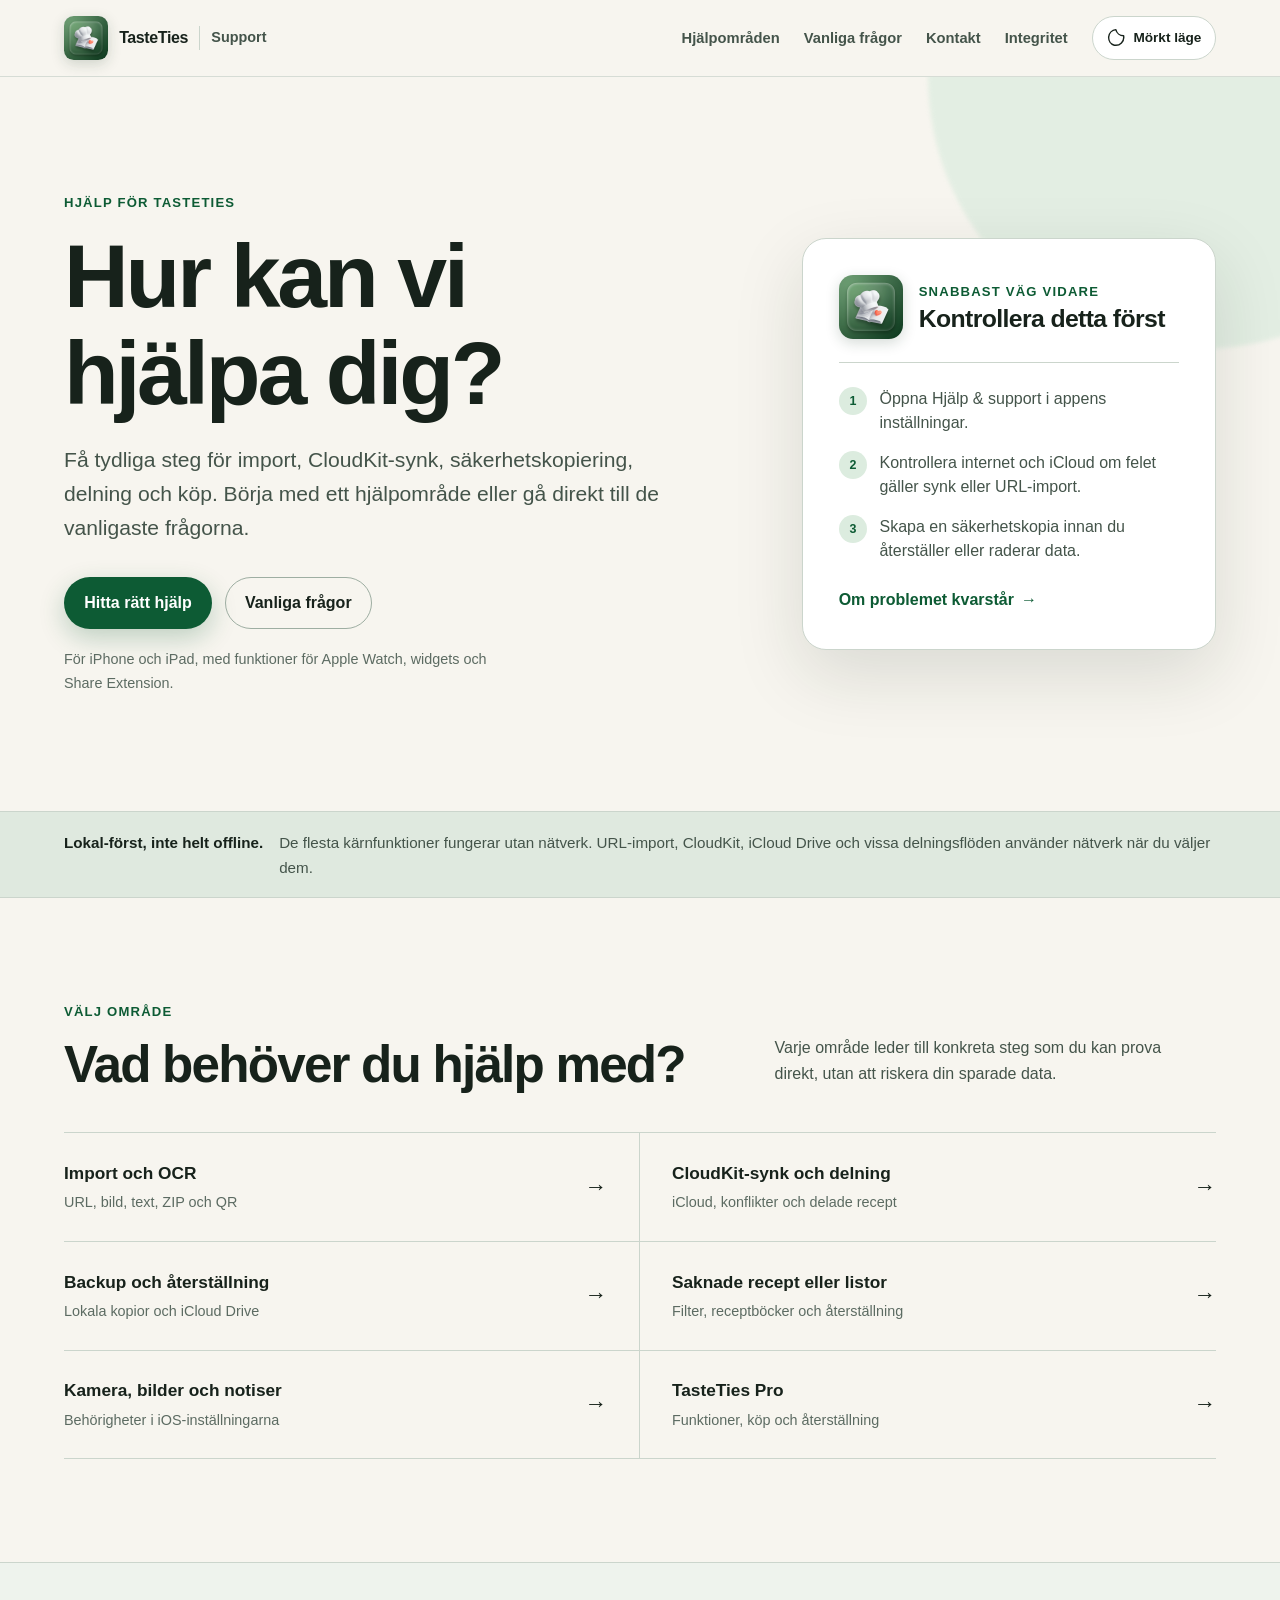
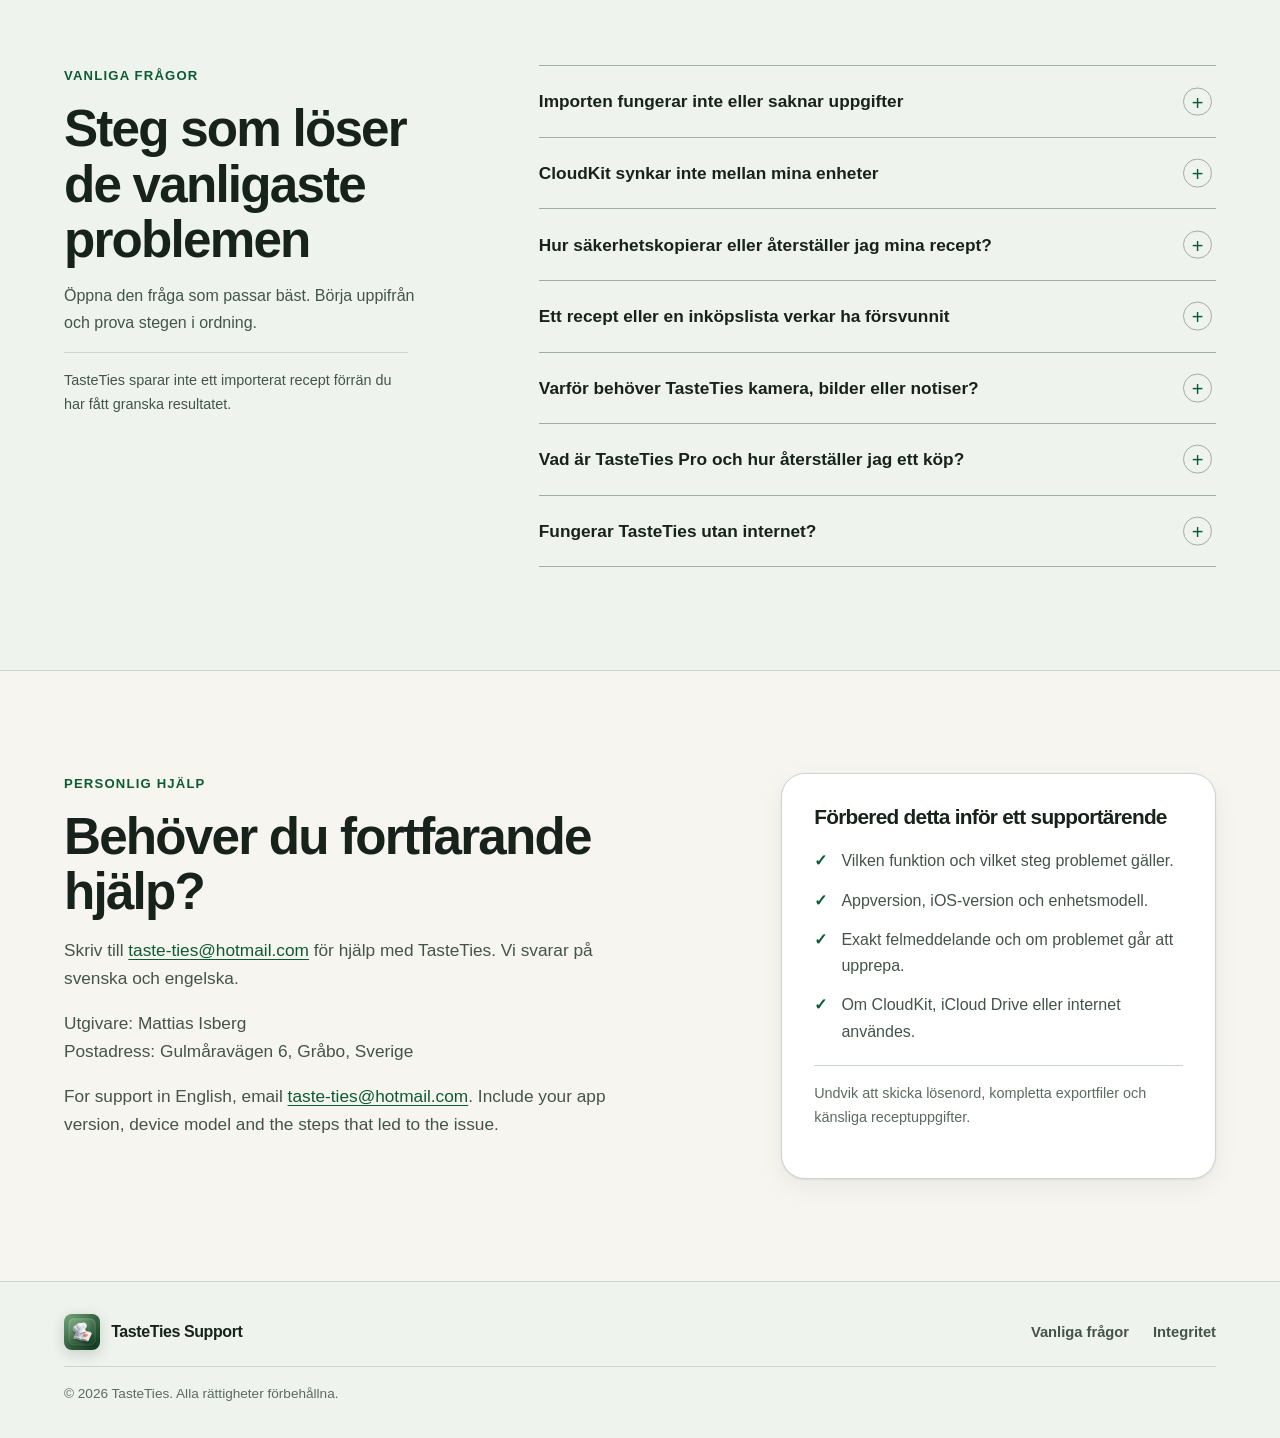
==== index.html @ c01bb93a "Publish TasteTies support and privacy pages" ====
<!DOCTYPE html>
<html lang="sv" data-theme="light">
<head>
  <meta charset="UTF-8">
  <meta name="viewport" content="width=device-width, initial-scale=1.0">
  <meta name="description" content="Hjälp och support för TasteTies. Få vägledning för receptimport, iCloud-synk, säkerhetskopiering, delning och TasteTies Pro.">
  <meta name="robots" content="index, follow">
  <meta name="theme-color" content="#F7F5EF">
  <title>Hjälp och support – TasteTies</title>

  <link rel="icon" type="image/png" href="assets/app-icon.png">
  <link rel="stylesheet" href="css/style.css">
</head>
<body data-page="support">
  <a class="skip-link" href="#main-content">Hoppa till innehållet</a>

  <header class="site-header" id="main-header">
    <div class="container nav-container">
      <a href="index.html" class="logo" aria-label="TasteTies support – startsida">
        <img src="assets/app-icon.png" alt="" class="logo-img" width="44" height="44">
        <span>TasteTies</span>
        <span class="logo-context">Support</span>
      </a>

      <nav aria-label="Huvudnavigation" id="main-nav">
        <ul class="nav-links" id="nav-links">
          <li><a href="#hjalpomraden">Hjälpområden</a></li>
          <li><a href="#vanliga-fragor">Vanliga frågor</a></li>
          <li><a href="#kontakt">Kontakt</a></li>
          <li><a href="privacy.html">Integritet</a></li>
        </ul>
      </nav>

      <div class="nav-actions">
        <button id="theme-toggle" class="icon-button theme-toggle" type="button" aria-label="Byt till mörkt läge">
          <svg viewBox="0 0 24 24" aria-hidden="true" focusable="false">
            <path d="M12.3 2a10 10 0 0 0-1.9 19.5A10 10 0 0 0 22 9.7 10 10 0 0 1 12.3 2Z"/>
          </svg>
          <span class="theme-label">Mörkt läge</span>
        </button>
        <button id="mobile-toggle" class="icon-button mobile-menu-toggle" type="button" aria-label="Öppna meny" aria-controls="main-nav" aria-expanded="false">
          <svg viewBox="0 0 24 24" aria-hidden="true" focusable="false">
            <path d="M4 7h16M4 12h16M4 17h16"/>
          </svg>
        </button>
      </div>
    </div>
  </header>

  <main id="main-content" tabindex="-1">
    <section class="support-hero">
      <div class="container hero-grid">
        <div class="hero-copy">
          <p class="page-label">Hjälp för TasteTies</p>
          <h1>Hur kan vi hjälpa dig?</h1>
          <p class="hero-lead">
            Få tydliga steg för import, CloudKit-synk, säkerhetskopiering, delning och köp. Börja med ett hjälpområde eller gå direkt till de vanligaste frågorna.
          </p>
          <div class="hero-actions">
            <a class="button button-primary" href="#hjalpomraden">Hitta rätt hjälp</a>
            <a class="button button-secondary" href="#vanliga-fragor">Vanliga frågor</a>
          </div>
          <p class="platform-note">För iPhone och iPad, med funktioner för Apple Watch, widgets och Share Extension.</p>
        </div>

        <aside class="quick-help" aria-labelledby="quick-help-title">
          <div class="quick-help-heading">
            <img src="assets/app-icon.png" alt="" width="64" height="64">
            <div>
              <p class="status-label">Snabbast väg vidare</p>
              <h2 id="quick-help-title">Kontrollera detta först</h2>
            </div>
          </div>
          <ol class="checklist">
            <li>Öppna Hjälp &amp; support i appens inställningar.</li>
            <li>Kontrollera internet och iCloud om felet gäller synk eller URL-import.</li>
            <li>Skapa en säkerhetskopia innan du återställer eller raderar data.</li>
          </ol>
          <a class="text-link" href="#kontakt">Om problemet kvarstår <span aria-hidden="true">→</span></a>
        </aside>
      </div>
    </section>

    <section class="truth-strip" aria-label="Viktigt om lagring och nätverk">
      <div class="container truth-strip-inner">
        <strong>Lokal-först, inte helt offline.</strong>
        <span>De flesta kärnfunktioner fungerar utan nätverk. URL-import, CloudKit, iCloud Drive och vissa delningsflöden använder nätverk när du väljer dem.</span>
      </div>
    </section>

    <section class="section" id="hjalpomraden">
      <div class="container">
        <div class="section-heading split-heading">
          <div>
            <p class="page-label">Välj område</p>
            <h2>Vad behöver du hjälp med?</h2>
          </div>
          <p>Varje område leder till konkreta steg som du kan prova direkt, utan att riskera din sparade data.</p>
        </div>

        <div class="topic-list">
          <a class="topic-link" href="#faq-import">
            <span><strong>Import och OCR</strong><small>URL, bild, text, ZIP och QR</small></span>
            <span aria-hidden="true">→</span>
          </a>
          <a class="topic-link" href="#faq-cloudkit">
            <span><strong>CloudKit-synk och delning</strong><small>iCloud, konflikter och delade recept</small></span>
            <span aria-hidden="true">→</span>
          </a>
          <a class="topic-link" href="#faq-backup">
            <span><strong>Backup och återställning</strong><small>Lokala kopior och iCloud Drive</small></span>
            <span aria-hidden="true">→</span>
          </a>
          <a class="topic-link" href="#faq-data">
            <span><strong>Saknade recept eller listor</strong><small>Filter, receptböcker och återställning</small></span>
            <span aria-hidden="true">→</span>
          </a>
          <a class="topic-link" href="#faq-behorigheter">
            <span><strong>Kamera, bilder och notiser</strong><small>Behörigheter i iOS-inställningarna</small></span>
            <span aria-hidden="true">→</span>
          </a>
          <a class="topic-link" href="#faq-pro">
            <span><strong>TasteTies Pro</strong><small>Funktioner, köp och återställning</small></span>
            <span aria-hidden="true">→</span>
          </a>
        </div>
      </div>
    </section>

    <section class="section section-muted" id="vanliga-fragor">
      <div class="container faq-layout">
        <div class="faq-intro">
          <p class="page-label">Vanliga frågor</p>
          <h2>Steg som löser de vanligaste problemen</h2>
          <p>Öppna den fråga som passar bäst. Börja uppifrån och prova stegen i ordning.</p>
          <p class="small-note">TasteTies sparar inte ett importerat recept förrän du har fått granska resultatet.</p>
        </div>

        <div class="faq-list">
          <details class="faq-item" id="faq-import">
            <summary>Importen fungerar inte eller saknar uppgifter</summary>
            <div class="faq-answer">
              <ol>
                <li>Öppna <strong>Nytt recept</strong> och kontrollera att du har valt rätt metod: URL, ZIP-paket, bild, text eller QR-kod.</li>
                <li>URL-import kräver internet. Kontrollera länken och prova igen.</li>
                <li>Granska alltid resultatet och fyll i uppgifter som saknas före sparning.</li>
                <li>Prova textimport eller manuell inmatning om webbplatsen inte kan tolkas.</li>
              </ol>
            </div>
          </details>

          <details class="faq-item" id="faq-cloudkit">
            <summary>CloudKit synkar inte mellan mina enheter</summary>
            <div class="faq-answer">
              <ol>
                <li>Kontrollera att båda enheterna använder rätt iCloud-konto och har internet.</li>
                <li>Öppna <strong>Inställningar → Hantera CloudKit-synk</strong> och kontrollera att synk är aktiverad.</li>
                <li>Vänta tills pågående synk är klar innan samma innehåll redigeras på en annan enhet.</li>
                <li>Stäng och öppna den berörda vyn igen. Starta om appen om problemet fortsätter.</li>
              </ol>
              <p>CloudKit-synk och iCloud Drive-säkerhetskopiering är två separata funktioner.</p>
            </div>
          </details>

          <details class="faq-item" id="faq-backup">
            <summary>Hur säkerhetskopierar eller återställer jag mina recept?</summary>
            <div class="faq-answer">
              <p>Öppna <strong>Inställningar → Säkerhetskopiering</strong>. Skapa en ny kopia före en större ändring eller ett enhetsbyte och kontrollera datumet i backuphanteringen.</p>
              <p>En återställning kan ersätta den lokala datan. Skapa därför en extra aktuell kopia innan du återställer. Lokal backup, iCloud Drive-backup, CloudKit-synk och ZIP-export hanteras separat.</p>
            </div>
          </details>

          <details class="faq-item" id="faq-data">
            <summary>Ett recept eller en inköpslista verkar ha försvunnit</summary>
            <div class="faq-answer">
              <ol>
                <li>Kontrollera vald receptbok, sökning och aktiva filter.</li>
                <li>Öppna vyn igen så att innehållet läses in på nytt.</li>
                <li>Kontrollera iCloud-inloggning och synkstatus om CloudKit är aktiverat.</li>
                <li>Kontrollera din senaste säkerhetskopia innan du återställer eller tar bort något.</li>
              </ol>
            </div>
          </details>

          <details class="faq-item" id="faq-behorigheter">
            <summary>Varför behöver TasteTies kamera, bilder eller notiser?</summary>
            <div class="faq-answer">
              <p>Kameran används när du väljer att skanna en QR-kod eller fotografera ett recept. Bildbibliotek och filer används när du själv väljer material att importera eller bifoga. OCR behandlas på enheten.</p>
              <p>Notiser används för exempelvis timers och synkstatus. Behörigheter kan ändras i iOS-inställningarna, men den berörda funktionen kan då sluta fungera.</p>
            </div>
          </details>

          <details class="faq-item" id="faq-pro">
            <summary>Vad är TasteTies Pro och hur återställer jag ett köp?</summary>
            <div class="faq-answer">
              <p>När TasteTies Pro erbjuds i App Store är det ett engångsköp, inte en prenumeration. Tillgänglighet och lokaliserat pris visas i App Store och i appens köpvy.</p>
              <p>Gratisversionen omfattar en egen receptbok och en egen inköpslista med obegränsat innehåll, samt OCR, CloudKit-synk, backup, ZIP-export och mottagna delningar. Pro låser upp fler egna böcker och listor, möjligheten att initiera delning av egna samlingar samt formgivna PDF-kokböcker.</p>
              <p>Har du redan köpt Pro använder du <strong>Återställ köp</strong> i appens Pro-inställningar. Köp och återställning hanteras av Apple.</p>
            </div>
          </details>

          <details class="faq-item">
            <summary>Fungerar TasteTies utan internet?</summary>
            <div class="faq-answer">
              <p>De lokala kärnfunktionerna fungerar utan nätverk. URL-import, CloudKit-synk, iCloud Drive-backup, StoreKit och vissa delningsflöden kräver internet och tillgängliga Apple-tjänster.</p>
            </div>
          </details>
        </div>
      </div>
    </section>

    <section class="section contact-section" id="kontakt">
      <div class="container contact-layout">
        <div>
          <p class="page-label">Personlig hjälp</p>
          <h2>Behöver du fortfarande hjälp?</h2>
          <p>Skriv till <a href="mailto:taste-ties@hotmail.com">taste-ties@hotmail.com</a> för hjälp med TasteTies. Vi svarar på svenska och engelska.</p>
          <p>Utgivare: Mattias Isberg<br>Postadress: Gulmåravägen 6, Gråbo, Sverige</p>
          <p lang="en">For support in English, email <a href="mailto:taste-ties@hotmail.com">taste-ties@hotmail.com</a>. Include your app version, device model and the steps that led to the issue.</p>
        </div>
        <div class="contact-prep">
          <h3>Förbered detta inför ett supportärende</h3>
          <ul class="check-list">
            <li>Vilken funktion och vilket steg problemet gäller.</li>
            <li>Appversion, iOS-version och enhetsmodell.</li>
            <li>Exakt felmeddelande och om problemet går att upprepa.</li>
            <li>Om CloudKit, iCloud Drive eller internet användes.</li>
          </ul>
          <p class="privacy-note">Undvik att skicka lösenord, kompletta exportfiler och känsliga receptuppgifter.</p>
        </div>
      </div>
    </section>
  </main>

  <footer class="site-footer">
    <div class="container footer-grid">
      <a href="index.html" class="footer-brand">
        <img src="assets/app-icon.png" alt="" width="36" height="36">
        <span>TasteTies Support</span>
      </a>
      <nav aria-label="Sidfot">
        <ul class="footer-nav">
          <li><a href="#vanliga-fragor">Vanliga frågor</a></li>
          <li><a href="privacy.html">Integritet</a></li>
        </ul>
      </nav>
      <p class="copyright">© <span data-current-year>2026</span> TasteTies. Alla rättigheter förbehållna.</p>
    </div>
  </footer>

  <script src="js/main.js"></script>
</body>
</html>
---- css/style.css ----
:root {
  color-scheme: light;
  --bg: #f7f5ef;
  --surface: #ffffff;
  --surface-muted: #eef3ed;
  --surface-strong: #dfe9df;
  --text: #17221b;
  --text-secondary: #44544a;
  --text-muted: #5c6b62;
  --brand: #0d5b34;
  --brand-strong: #084426;
  --brand-soft: #dcecdf;
  --brand-contrast: #ffffff;
  --border: #cbd5cc;
  --border-strong: #9eaea2;
  --warning-bg: #fff4d6;
  --warning-border: #d6a83b;
  --warning-text: #493400;
  --focus: #005fcc;
  --shadow-sm: 0 1px 2px rgba(20, 36, 26, 0.08), 0 8px 24px rgba(20, 36, 26, 0.06);
  --shadow-lg: 0 24px 70px rgba(20, 36, 26, 0.13);
  --radius-sm: 0.6rem;
  --radius-md: 1rem;
  --radius-lg: 1.5rem;
  --container: 72rem;
  --reading-width: 72ch;
  --header-height: 4.75rem;
  --transition: 180ms ease;
}

[data-theme="dark"] {
  color-scheme: dark;
  --bg: #101713;
  --surface: #18211c;
  --surface-muted: #1d2a22;
  --surface-strong: #27382d;
  --text: #f2f6f3;
  --text-secondary: #cad5cd;
  --text-muted: #aebdb3;
  --brand: #82d29d;
  --brand-strong: #a1e7b8;
  --brand-soft: #203c2a;
  --brand-contrast: #0b2615;
  --border: #3d4d42;
  --border-strong: #64776a;
  --warning-bg: #3a2d0c;
  --warning-border: #d7ad45;
  --warning-text: #ffe8a3;
  --focus: #8bc4ff;
  --shadow-sm: 0 1px 2px rgba(0, 0, 0, 0.35), 0 10px 28px rgba(0, 0, 0, 0.22);
  --shadow-lg: 0 24px 70px rgba(0, 0, 0, 0.35);
}

*,
*::before,
*::after {
  box-sizing: border-box;
}

html {
  scroll-behavior: smooth;
  scroll-padding-top: calc(var(--header-height) + 1.5rem);
}

body {
  margin: 0;
  min-width: 20rem;
  background: var(--bg);
  color: var(--text);
  font-family: -apple-system, BlinkMacSystemFont, "SF Pro Text", "Segoe UI", sans-serif;
  font-size: 1rem;
  line-height: 1.65;
  text-rendering: optimizeLegibility;
  -webkit-font-smoothing: antialiased;
}

body.nav-open {
  overflow: hidden;
}

h1,
h2,
h3,
p,
ul,
ol,
dl {
  margin-top: 0;
}

h1,
h2,
h3 {
  color: var(--text);
  font-family: -apple-system, BlinkMacSystemFont, "SF Pro Display", "Segoe UI", sans-serif;
  font-weight: 750;
  letter-spacing: -0.035em;
  line-height: 1.08;
}

h1 {
  max-width: 12ch;
  margin-bottom: 1.35rem;
  font-size: clamp(3rem, 7vw, 5.75rem);
}

h2 {
  margin-bottom: 1rem;
  font-size: clamp(2rem, 4vw, 3.25rem);
}

h3 {
  margin-bottom: 0.75rem;
  font-size: 1.3rem;
}

p {
  margin-bottom: 1rem;
}

a {
  color: var(--brand);
  text-decoration-thickness: 0.08em;
  text-underline-offset: 0.18em;
}

a:hover {
  color: var(--brand-strong);
}

button,
input,
textarea {
  font: inherit;
}

button,
a {
  -webkit-tap-highlight-color: transparent;
}

:where(a, button, input, textarea, summary):focus-visible {
  outline: 3px solid var(--focus);
  outline-offset: 3px;
}

img,
svg {
  display: block;
  max-width: 100%;
}

.container {
  width: min(calc(100% - 2rem), var(--container));
  margin-inline: auto;
}

.skip-link {
  position: fixed;
  top: 0.75rem;
  left: 0.75rem;
  z-index: 1000;
  padding: 0.7rem 1rem;
  border-radius: var(--radius-sm);
  background: var(--text);
  color: var(--bg);
  font-weight: 700;
  transform: translateY(-160%);
  transition: transform var(--transition);
}

.skip-link:focus {
  color: var(--bg);
  transform: translateY(0);
}

.site-header {
  position: sticky;
  top: 0;
  z-index: 100;
  min-height: var(--header-height);
  border-bottom: 1px solid color-mix(in srgb, var(--border) 75%, transparent);
  background: color-mix(in srgb, var(--bg) 92%, transparent);
  backdrop-filter: blur(18px);
  -webkit-backdrop-filter: blur(18px);
}

.nav-container {
  min-height: var(--header-height);
  display: grid;
  grid-template-columns: auto 1fr auto;
  align-items: center;
  gap: 1.5rem;
}

.logo,
.footer-brand {
  display: inline-flex;
  align-items: center;
  gap: 0.7rem;
  color: var(--text);
  font-weight: 800;
  letter-spacing: -0.025em;
  text-decoration: none;
}

.logo:hover,
.footer-brand:hover {
  color: var(--text);
}

.logo-img,
.footer-brand img,
.quick-help img {
  flex: 0 0 auto;
  border-radius: 22%;
  box-shadow: 0 4px 14px rgba(20, 53, 33, 0.18);
}

.logo-context {
  padding-left: 0.7rem;
  border-left: 1px solid var(--border);
  color: var(--text-secondary);
  font-size: 0.9rem;
  font-weight: 600;
  letter-spacing: 0;
}

#main-nav {
  justify-self: end;
}

.nav-links,
.footer-nav {
  display: flex;
  align-items: center;
  gap: 1.5rem;
  margin: 0;
  padding: 0;
  list-style: none;
}

.nav-links a,
.footer-nav a {
  color: var(--text-secondary);
  font-size: 0.92rem;
  font-weight: 650;
  text-decoration: none;
}

.nav-links a:hover,
.nav-links a[aria-current="page"],
.footer-nav a:hover,
.footer-nav a[aria-current="page"] {
  color: var(--brand);
}

.nav-links a[aria-current="page"],
.footer-nav a[aria-current="page"] {
  text-decoration: underline;
  text-decoration-thickness: 0.12em;
  text-underline-offset: 0.35em;
}

.nav-actions {
  display: flex;
  align-items: center;
  gap: 0.5rem;
}

.icon-button {
  min-height: 2.75rem;
  border: 1px solid var(--border);
  border-radius: 999px;
  background: var(--surface);
  color: var(--text);
  cursor: pointer;
  transition: background-color var(--transition), border-color var(--transition), transform var(--transition);
}

.icon-button:hover {
  border-color: var(--border-strong);
  background: var(--surface-muted);
}

.icon-button:active {
  transform: translateY(1px);
}

.theme-toggle {
  display: inline-flex;
  align-items: center;
  gap: 0.5rem;
  padding: 0.55rem 0.85rem;
}

.icon-button svg {
  width: 1.2rem;
  height: 1.2rem;
  fill: none;
  stroke: currentColor;
  stroke-width: 1.8;
  stroke-linecap: round;
  stroke-linejoin: round;
}

.theme-label {
  font-size: 0.85rem;
  font-weight: 700;
}

.mobile-menu-toggle {
  display: none;
  width: 2.75rem;
  align-items: center;
  justify-content: center;
  padding: 0;
}

.support-hero {
  position: relative;
  overflow: hidden;
  padding: clamp(4.5rem, 9vw, 8rem) 0;
}

.support-hero::before {
  content: "";
  position: absolute;
  width: 34rem;
  height: 34rem;
  right: -12rem;
  top: -17rem;
  border-radius: 50%;
  background: var(--brand-soft);
  opacity: 0.72;
  filter: blur(2px);
  pointer-events: none;
}

.hero-grid {
  position: relative;
  display: grid;
  grid-template-columns: minmax(0, 1.15fr) minmax(18rem, 0.75fr);
  align-items: center;
  gap: clamp(3rem, 8vw, 7rem);
}

.page-label,
.status-label {
  margin-bottom: 0.9rem;
  color: var(--brand);
  font-size: 0.82rem;
  font-weight: 800;
  letter-spacing: 0.09em;
  text-transform: uppercase;
}

.hero-lead {
  max-width: 63ch;
  margin-bottom: 2rem;
  color: var(--text-secondary);
  font-size: clamp(1.12rem, 2vw, 1.32rem);
  line-height: 1.6;
}

.hero-actions {
  display: flex;
  flex-wrap: wrap;
  gap: 0.8rem;
}

.button {
  min-height: 3.1rem;
  display: inline-flex;
  align-items: center;
  justify-content: center;
  padding: 0.75rem 1.2rem;
  border: 1px solid transparent;
  border-radius: 999px;
  font-weight: 750;
  text-decoration: none;
  transition: background-color var(--transition), border-color var(--transition), transform var(--transition), box-shadow var(--transition);
}

.button:hover {
  transform: translateY(-1px);
}

.button-primary {
  background: var(--brand);
  color: var(--brand-contrast);
  box-shadow: 0 9px 26px color-mix(in srgb, var(--brand) 24%, transparent);
}

.button-primary:hover {
  background: var(--brand-strong);
  color: var(--brand-contrast);
}

.button-secondary {
  border-color: var(--border-strong);
  background: transparent;
  color: var(--text);
}

.button-secondary:hover {
  border-color: var(--brand);
  background: var(--surface);
  color: var(--brand);
}

.platform-note {
  max-width: 54ch;
  margin: 1.2rem 0 0;
  color: var(--text-muted);
  font-size: 0.9rem;
}

.quick-help {
  padding: clamp(1.5rem, 3vw, 2.25rem);
  border: 1px solid var(--border);
  border-radius: var(--radius-lg);
  background: var(--surface);
  box-shadow: var(--shadow-lg);
}

.quick-help-heading {
  display: flex;
  align-items: center;
  gap: 1rem;
  padding-bottom: 1.4rem;
  border-bottom: 1px solid var(--border);
}

.quick-help-heading .status-label {
  margin-bottom: 0.2rem;
}

.quick-help h2 {
  margin: 0;
  font-size: 1.55rem;
  letter-spacing: -0.025em;
}

.checklist {
  counter-reset: quick-step;
  display: grid;
  gap: 1rem;
  margin: 1.5rem 0;
  padding: 0;
  list-style: none;
}

.checklist li {
  counter-increment: quick-step;
  display: grid;
  grid-template-columns: 1.8rem 1fr;
  gap: 0.75rem;
  color: var(--text-secondary);
  line-height: 1.5;
}

.checklist li::before {
  content: counter(quick-step);
  width: 1.8rem;
  height: 1.8rem;
  display: grid;
  place-items: center;
  border-radius: 50%;
  background: var(--brand-soft);
  color: var(--brand);
  font-size: 0.78rem;
  font-weight: 800;
}

.text-link,
.back-link {
  display: inline-flex;
  align-items: center;
  gap: 0.45rem;
  color: var(--brand);
  font-weight: 750;
  text-decoration: none;
}

.text-link:hover,
.back-link:hover {
  text-decoration: underline;
}

.truth-strip {
  border-block: 1px solid var(--border);
  background: var(--surface-strong);
}

.truth-strip-inner {
  display: flex;
  align-items: baseline;
  gap: 0.75rem 1rem;
  padding-block: 1.1rem;
  color: var(--text-secondary);
  font-size: 0.95rem;
}

.truth-strip strong {
  flex: 0 0 auto;
  color: var(--text);
}

.section {
  padding: clamp(4.5rem, 8vw, 7.5rem) 0;
}

.section-muted {
  border-block: 1px solid var(--border);
  background: var(--surface-muted);
}

.section-heading {
  margin-bottom: 2.5rem;
}

.section-heading h2 {
  margin-bottom: 0;
}

.split-heading {
  display: grid;
  grid-template-columns: 1fr minmax(18rem, 0.7fr);
  align-items: end;
  gap: 2rem 5rem;
}

.split-heading > p {
  max-width: 48ch;
  margin: 0 0 0.3rem;
  color: var(--text-secondary);
}

.topic-list {
  display: grid;
  grid-template-columns: repeat(2, minmax(0, 1fr));
  border-top: 1px solid var(--border);
}

.topic-link {
  min-height: 6.8rem;
  display: flex;
  align-items: center;
  justify-content: space-between;
  gap: 1.5rem;
  padding: 1.4rem 1rem;
  border-bottom: 1px solid var(--border);
  color: var(--text);
  text-decoration: none;
  transition: background-color var(--transition);
}

.topic-link:nth-child(odd) {
  border-right: 1px solid var(--border);
  padding-left: 0;
  padding-right: 2rem;
}

.topic-link:nth-child(even) {
  padding-left: 2rem;
  padding-right: 0;
}

.topic-link:hover {
  background: color-mix(in srgb, var(--brand-soft) 44%, transparent);
  color: var(--brand);
}

.topic-link strong,
.topic-link small {
  display: block;
}

.topic-link strong {
  margin-bottom: 0.25rem;
  font-size: 1.08rem;
}

.topic-link small {
  color: var(--text-muted);
  font-size: 0.9rem;
}

.topic-link > span:last-child {
  font-size: 1.4rem;
  transition: transform var(--transition);
}

.topic-link:hover > span:last-child {
  transform: translateX(0.25rem);
}

.faq-layout {
  display: grid;
  grid-template-columns: minmax(16rem, 0.55fr) minmax(0, 1fr);
  align-items: start;
  gap: clamp(3rem, 8vw, 7rem);
}

.faq-intro {
  position: sticky;
  top: calc(var(--header-height) + 2rem);
}

.faq-intro > p:not(.page-label) {
  max-width: 43ch;
  color: var(--text-secondary);
}

.small-note,
.privacy-note {
  padding-top: 1rem;
  border-top: 1px solid var(--border);
  color: var(--text-muted);
  font-size: 0.9rem;
}

.faq-list {
  border-top: 1px solid var(--border-strong);
}

.faq-item {
  scroll-margin-top: calc(var(--header-height) + 1.5rem);
  border-bottom: 1px solid var(--border-strong);
}

.faq-item summary {
  position: relative;
  padding: 1.45rem 3rem 1.45rem 0;
  color: var(--text);
  font-size: 1.08rem;
  font-weight: 750;
  line-height: 1.4;
  list-style: none;
  cursor: pointer;
}

.faq-item summary::-webkit-details-marker {
  display: none;
}

.faq-item summary::after {
  content: "+";
  position: absolute;
  top: 50%;
  right: 0.25rem;
  width: 1.8rem;
  height: 1.8rem;
  display: grid;
  place-items: center;
  border: 1px solid var(--border-strong);
  border-radius: 50%;
  color: var(--brand);
  font-size: 1.25rem;
  font-weight: 500;
  transform: translateY(-50%);
}

.faq-item[open] summary::after {
  content: "−";
}

.faq-answer {
  max-width: var(--reading-width);
  padding: 0 3rem 1.6rem 0;
  color: var(--text-secondary);
}

.faq-answer p:last-child,
.faq-answer ol:last-child {
  margin-bottom: 0;
}

.faq-answer li + li {
  margin-top: 0.55rem;
}

.contact-section {
  background: var(--bg);
}

.contact-layout {
  display: grid;
  grid-template-columns: minmax(0, 0.9fr) minmax(18rem, 0.65fr);
  align-items: start;
  gap: clamp(3rem, 9vw, 8rem);
}

.contact-layout > div:first-child > p:not(.page-label) {
  max-width: 57ch;
  color: var(--text-secondary);
  font-size: 1.08rem;
}

.release-notice,
.legal-warning {
  padding: 1.1rem 1.2rem;
  border: 1px solid var(--warning-border);
  border-radius: var(--radius-md);
  background: var(--warning-bg);
  color: var(--warning-text);
}

.release-notice {
  max-width: 42rem;
  display: grid;
  gap: 0.2rem;
  margin-top: 1.5rem;
}

.release-notice span {
  font-size: 0.92rem;
}

.contact-prep {
  padding: 2rem;
  border: 1px solid var(--border);
  border-radius: var(--radius-lg);
  background: var(--surface);
  box-shadow: var(--shadow-sm);
}

.check-list {
  display: grid;
  gap: 0.8rem;
  margin: 1.25rem 0;
  padding: 0;
  list-style: none;
}

.check-list li {
  position: relative;
  padding-left: 1.7rem;
  color: var(--text-secondary);
}

.check-list li::before {
  content: "✓";
  position: absolute;
  left: 0;
  color: var(--brand);
  font-weight: 900;
}

.site-footer {
  border-top: 1px solid var(--border);
  background: var(--surface-muted);
}

.footer-grid {
  min-height: 9rem;
  display: grid;
  grid-template-columns: 1fr auto;
  align-items: center;
  gap: 1rem 3rem;
  padding-block: 2rem;
}

.copyright {
  grid-column: 1 / -1;
  margin: 0;
  padding-top: 1rem;
  border-top: 1px solid var(--border);
  color: var(--text-muted);
  font-size: 0.85rem;
}

.policy-page {
  padding: clamp(2.5rem, 6vw, 5rem) 0 clamp(5rem, 10vw, 8rem);
}

.policy-shell {
  max-width: 58rem;
}

.back-link {
  margin-bottom: 1.5rem;
}

.policy-card {
  padding: clamp(1.5rem, 5vw, 4.5rem);
  border: 1px solid var(--border);
  border-radius: var(--radius-lg);
  background: var(--surface);
  box-shadow: var(--shadow-sm);
}

.policy-header {
  margin-bottom: 2rem;
  padding-bottom: 2rem;
  border-bottom: 1px solid var(--border);
}

.policy-header h1 {
  max-width: none;
  margin-bottom: 0.75rem;
  font-size: clamp(2.6rem, 6vw, 4.6rem);
}

.policy-meta {
  margin-bottom: 0;
  color: var(--text-muted);
  font-size: 0.92rem;
}

.legal-warning {
  margin-bottom: 1.5rem;
}

.legal-warning p {
  margin: 0.3rem 0 0;
}

.legal-identity {
  display: grid;
  grid-template-columns: repeat(3, minmax(0, 1fr));
  gap: 1px;
  margin: 0 0 3rem;
  overflow: hidden;
  border: 1px solid var(--border);
  border-radius: var(--radius-md);
  background: var(--border);
}

.legal-identity div {
  padding: 1rem;
  background: var(--surface-muted);
}

.legal-identity dt {
  margin-bottom: 0.25rem;
  color: var(--text-muted);
  font-size: 0.76rem;
  font-weight: 800;
  letter-spacing: 0.055em;
  text-transform: uppercase;
}

.legal-identity dd {
  margin: 0;
  color: var(--text);
  font-size: 0.92rem;
  font-weight: 650;
}

.policy-content {
  max-width: var(--reading-width);
}

.policy-content section + section {
  margin-top: 3.25rem;
}

.policy-content h2 {
  margin-bottom: 1rem;
  padding-bottom: 0.65rem;
  border-bottom: 1px solid var(--border);
  font-size: clamp(1.45rem, 3vw, 1.9rem);
  letter-spacing: -0.025em;
}

.policy-content p,
.policy-content li {
  color: var(--text-secondary);
}

.policy-content ul,
.policy-content ol {
  padding-left: 1.4rem;
}

.policy-content li + li {
  margin-top: 0.45rem;
}

@media (max-width: 62rem) {
  .nav-links {
    gap: 1rem;
  }

  .nav-links a {
    font-size: 0.86rem;
  }

  .theme-label {
    display: none;
  }

  .theme-toggle {
    width: 2.75rem;
    justify-content: center;
    padding: 0;
  }
}

@media (max-width: 50rem) {
  :root {
    --header-height: 4.25rem;
  }

  .nav-container {
    grid-template-columns: 1fr auto;
    gap: 0.75rem;
  }

  .mobile-menu-toggle {
    display: inline-flex;
  }

  #main-nav {
    grid-column: 1 / -1;
    justify-self: stretch;
    padding-bottom: 1rem;
  }

  .js #main-nav {
    display: none;
  }

  .js #main-nav.is-open {
    display: block;
  }

  .nav-links {
    display: grid;
    align-items: stretch;
    gap: 0;
    padding-top: 0.45rem;
    border-top: 1px solid var(--border);
  }

  .nav-links a {
    min-height: 3rem;
    display: flex;
    align-items: center;
    border-bottom: 1px solid var(--border);
    font-size: 1rem;
  }

  .hero-grid,
  .split-heading,
  .faq-layout,
  .contact-layout {
    grid-template-columns: 1fr;
  }

  .hero-grid {
    gap: 3rem;
  }

  .faq-intro {
    position: static;
  }

  .topic-list {
    grid-template-columns: 1fr;
  }

  .topic-link:nth-child(odd),
  .topic-link:nth-child(even) {
    border-right: 0;
    padding-inline: 0;
  }

  .legal-identity {
    grid-template-columns: 1fr;
  }

  .footer-grid {
    grid-template-columns: 1fr;
  }

  .footer-nav {
    flex-wrap: wrap;
  }

  .copyright {
    grid-column: 1;
  }
}

@media (max-width: 34rem) {
  .container {
    width: min(calc(100% - 1.25rem), var(--container));
  }

  .logo-context {
    display: none;
  }

  h1 {
    font-size: clamp(2.75rem, 15vw, 4.2rem);
  }

  .support-hero {
    padding-block: 3.5rem;
  }

  .hero-actions {
    display: grid;
  }

  .button {
    width: 100%;
  }

  .truth-strip-inner {
    display: grid;
  }

  .quick-help-heading {
    align-items: flex-start;
  }

  .section {
    padding-block: 4rem;
  }

  .faq-answer {
    padding-right: 0.5rem;
  }

  .contact-prep,
  .policy-card {
    border-radius: var(--radius-md);
  }

  .footer-nav {
    display: grid;
    align-items: start;
    gap: 0.75rem;
  }
}

@media (prefers-reduced-motion: reduce) {
  html {
    scroll-behavior: auto;
  }

  *,
  *::before,
  *::after {
    scroll-behavior: auto !important;
    transition-duration: 0.01ms !important;
  }
}
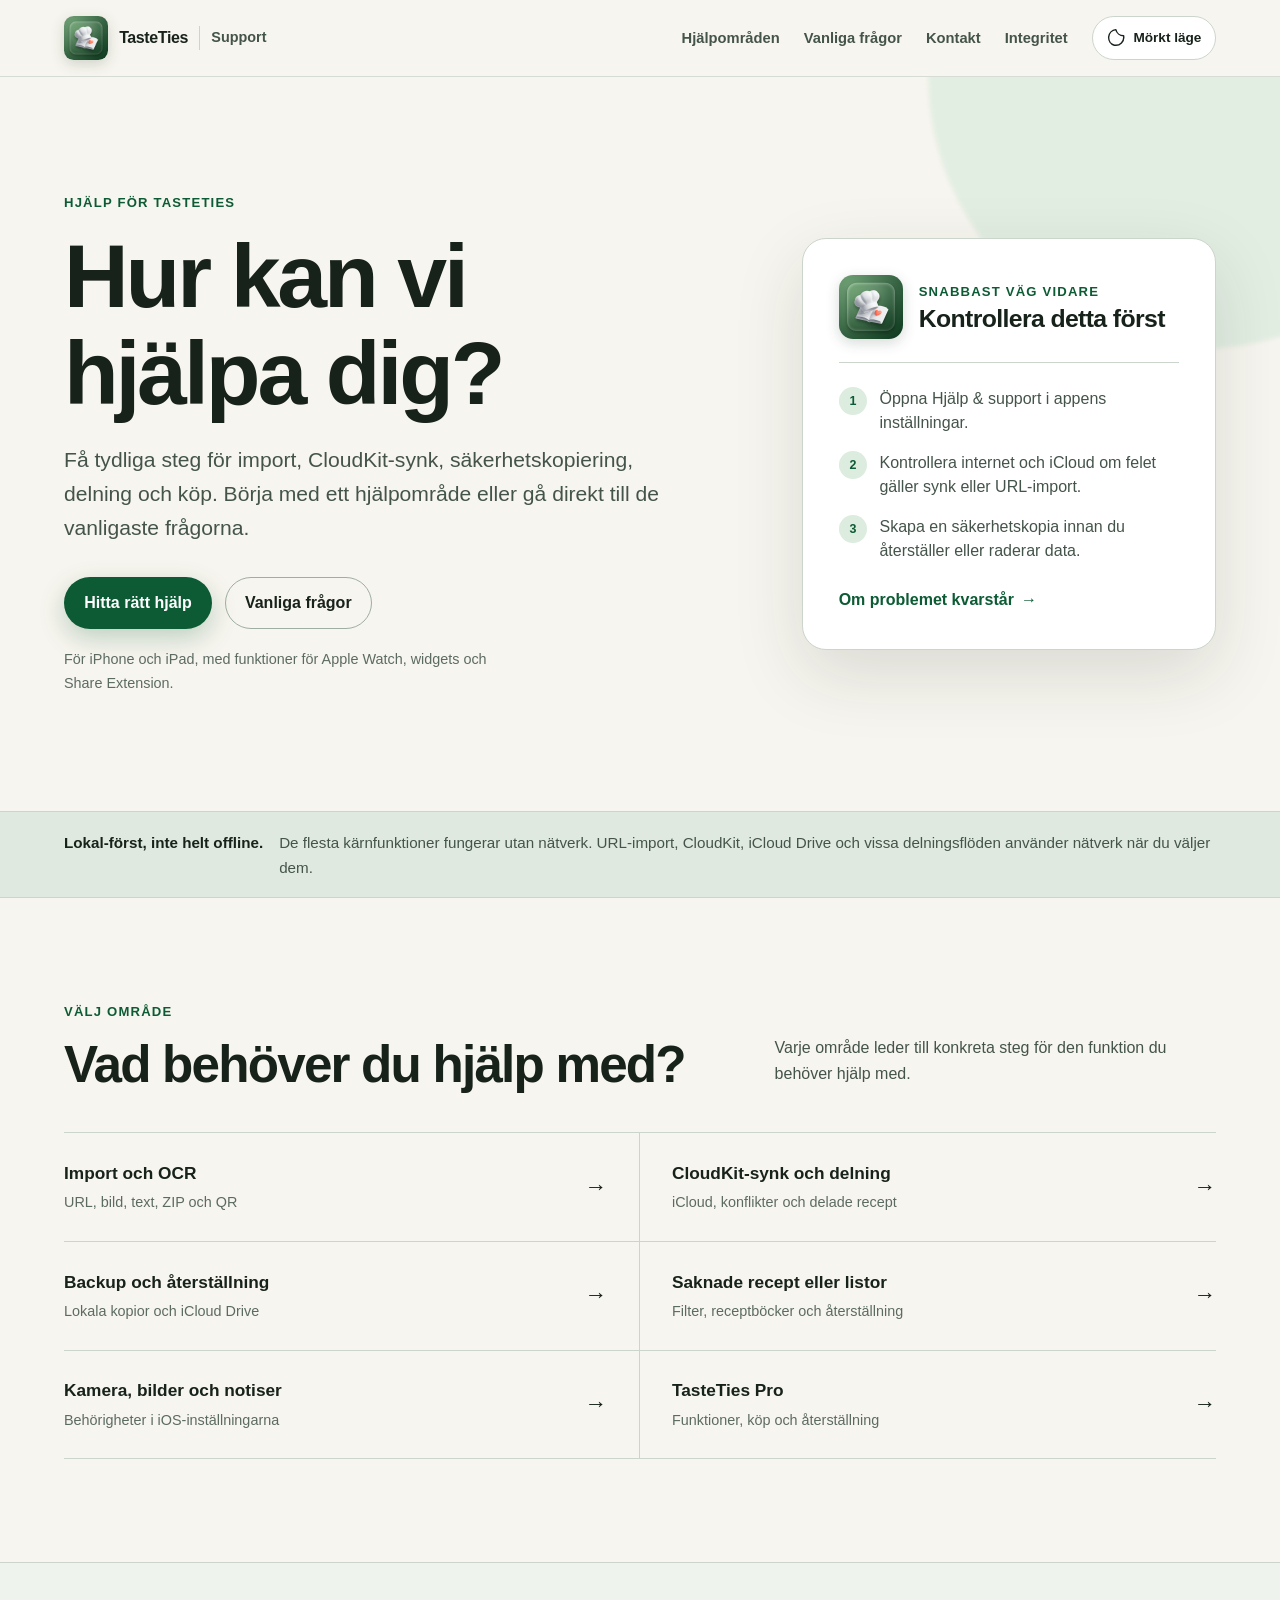
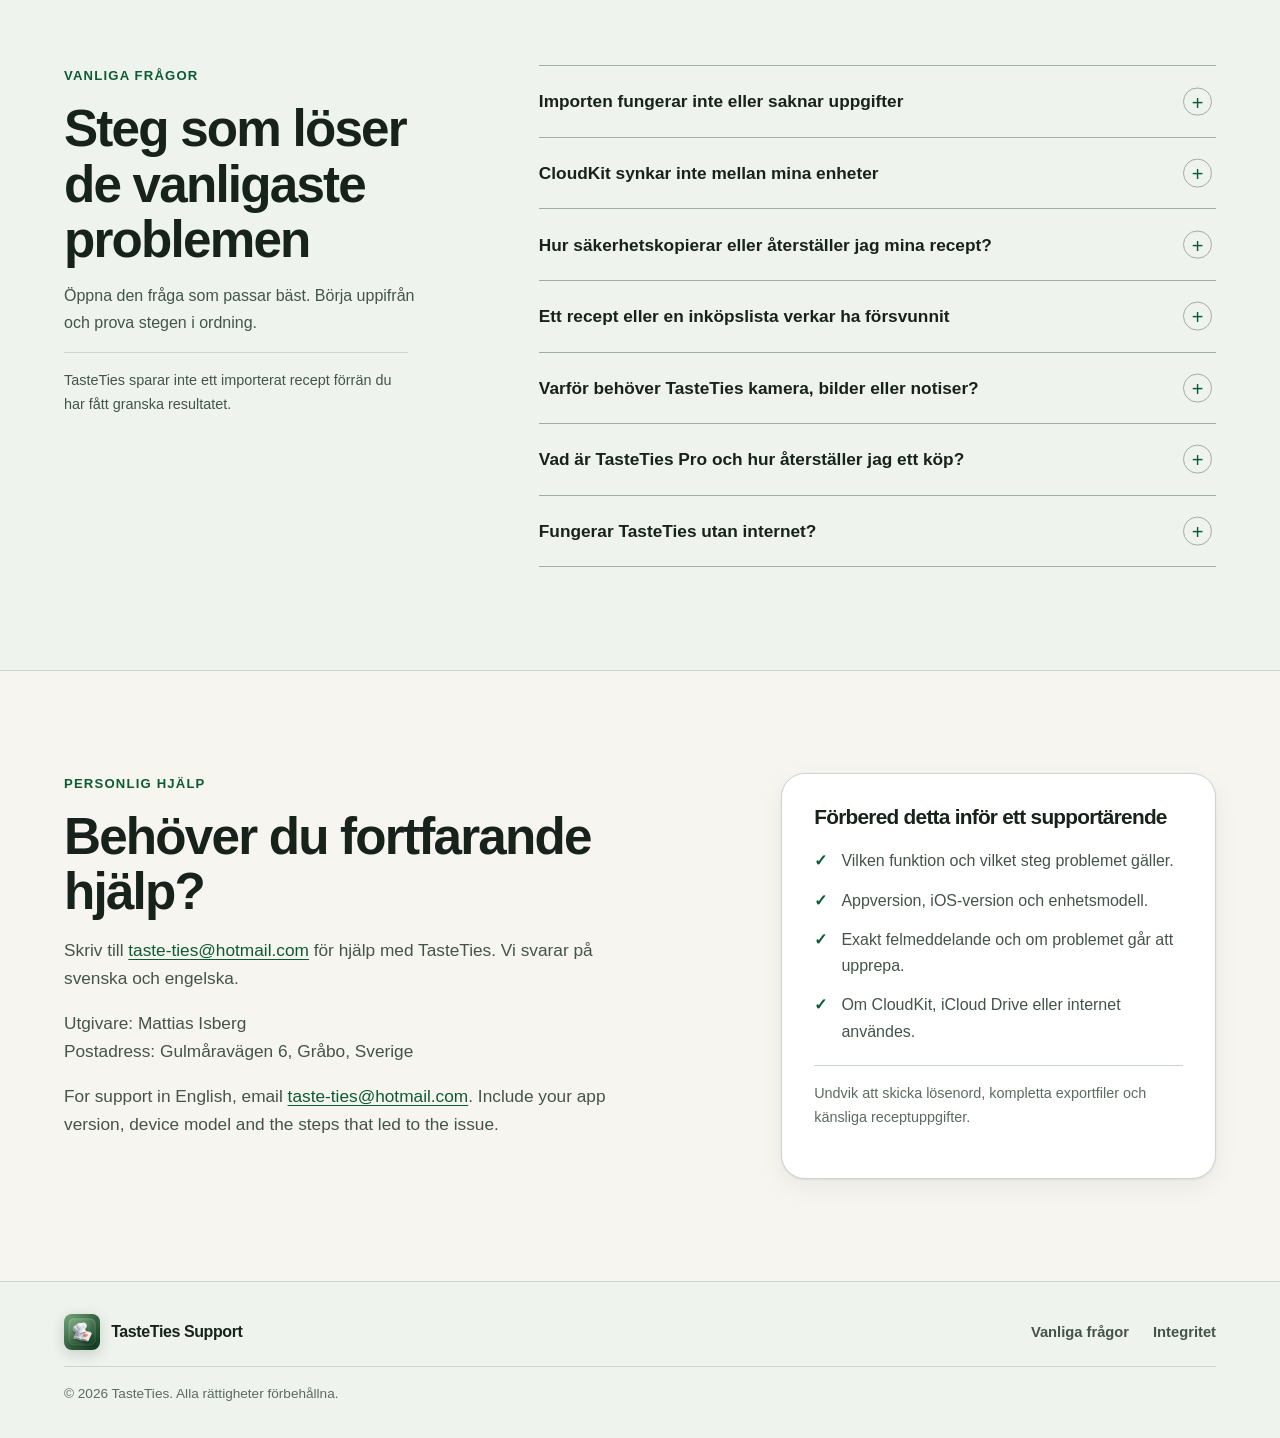
==== commit 3a8a1696: "Clarify backup scope and English navigation labels" ====
--- a/index.html
+++ b/index.html
@@ -6,6 +6,7 @@
   <meta name="description" content="Hjälp och support för TasteTies. Få vägledning för receptimport, iCloud-synk, säkerhetskopiering, delning och TasteTies Pro.">
   <meta name="robots" content="index, follow">
   <meta name="theme-color" content="#F7F5EF">
+  <link rel="canonical" href="https://materi86.github.io/TasteTies-support/index.html">
   <title>Hjälp och support – TasteTies</title>
 
   <link rel="icon" type="image/png" href="assets/app-icon.png">
@@ -95,7 +96,7 @@
             <p class="page-label">Välj område</p>
             <h2>Vad behöver du hjälp med?</h2>
           </div>
-          <p>Varje område leder till konkreta steg som du kan prova direkt, utan att riskera din sparade data.</p>
+          <p>Varje område leder till konkreta steg för den funktion du behöver hjälp med.</p>
         </div>
 
         <div class="topic-list">
@@ -166,6 +167,7 @@
             <summary>Hur säkerhetskopierar eller återställer jag mina recept?</summary>
             <div class="faq-answer">
               <p>Öppna <strong>Inställningar → Säkerhetskopiering</strong>. Skapa en ny kopia före en större ändring eller ett enhetsbyte och kontrollera datumet i backuphanteringen.</p>
+              <p>Backupen innehåller databasposter. Bildfiler, veckoplaner utanför databasen och utkast följer inte med.</p>
               <p>En återställning kan ersätta den lokala datan. Skapa därför en extra aktuell kopia innan du återställer. Lokal backup, iCloud Drive-backup, CloudKit-synk och ZIP-export hanteras separat.</p>
             </div>
           </details>
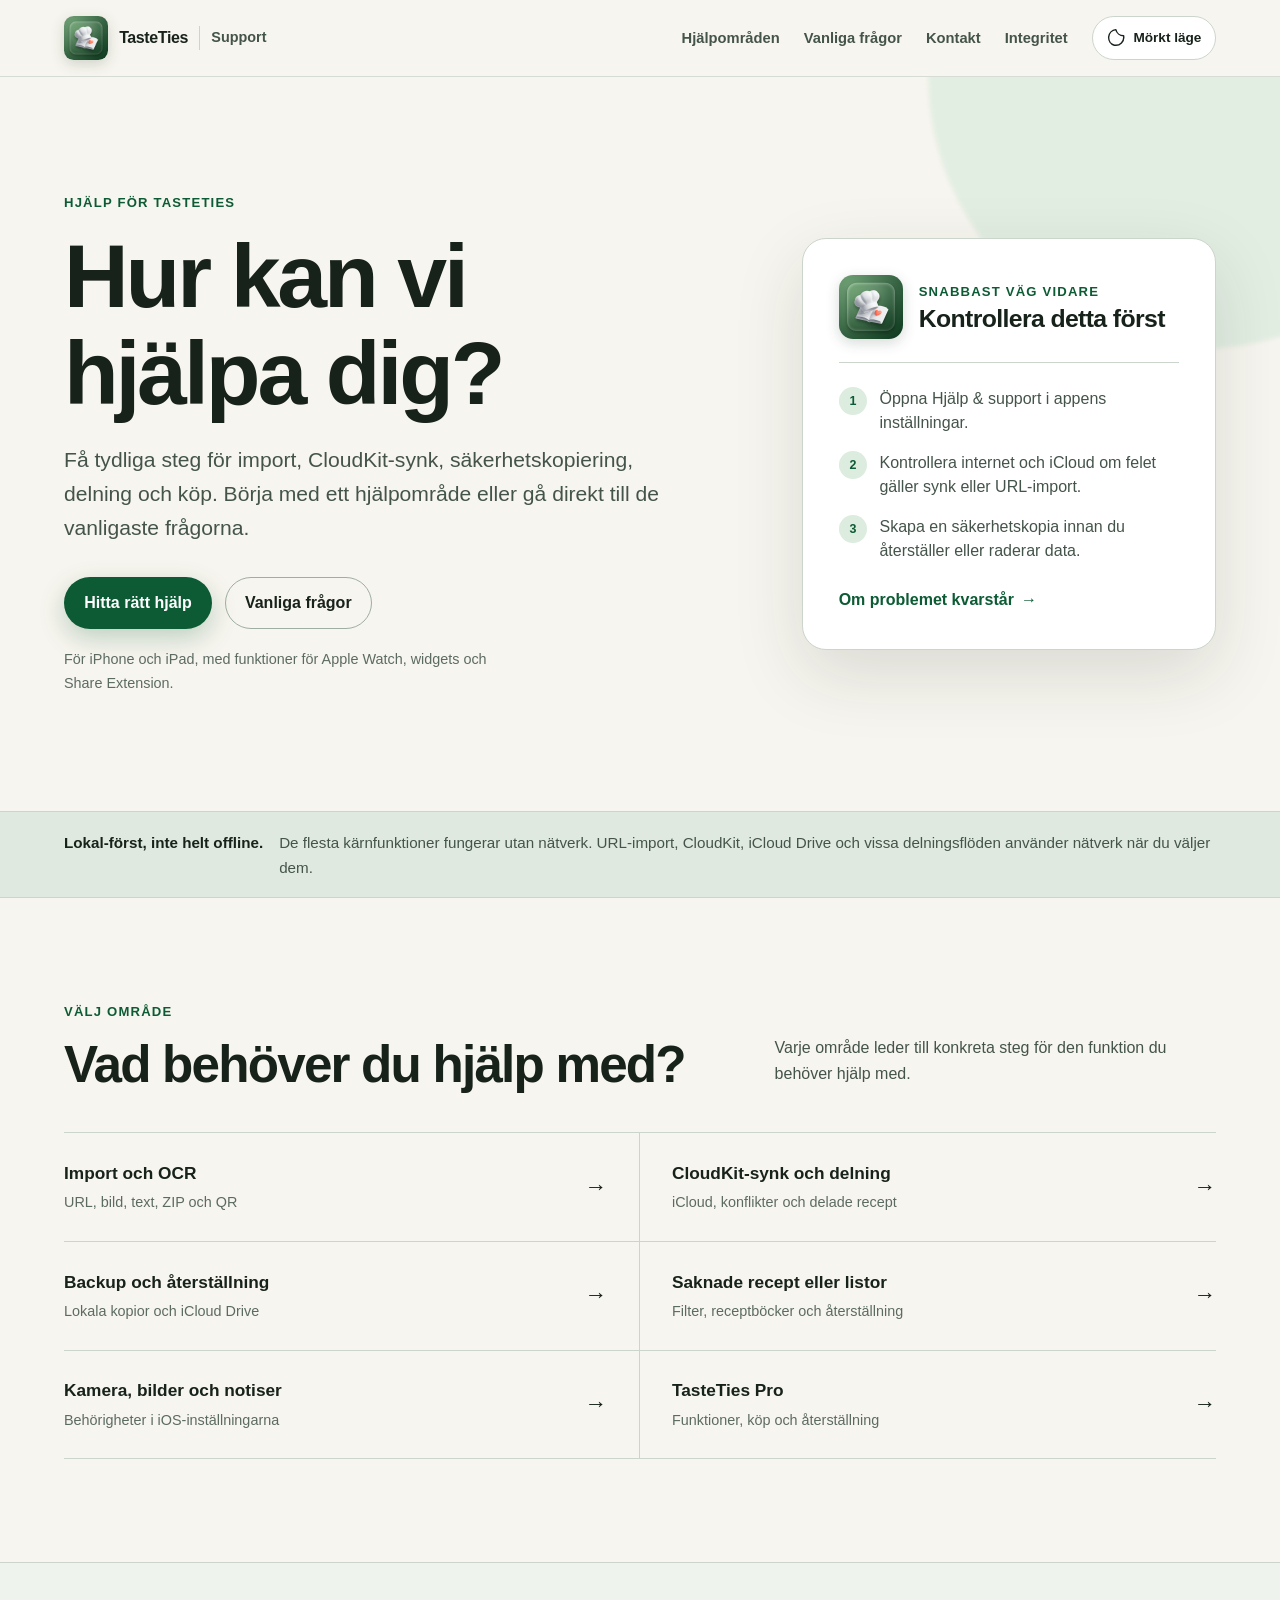
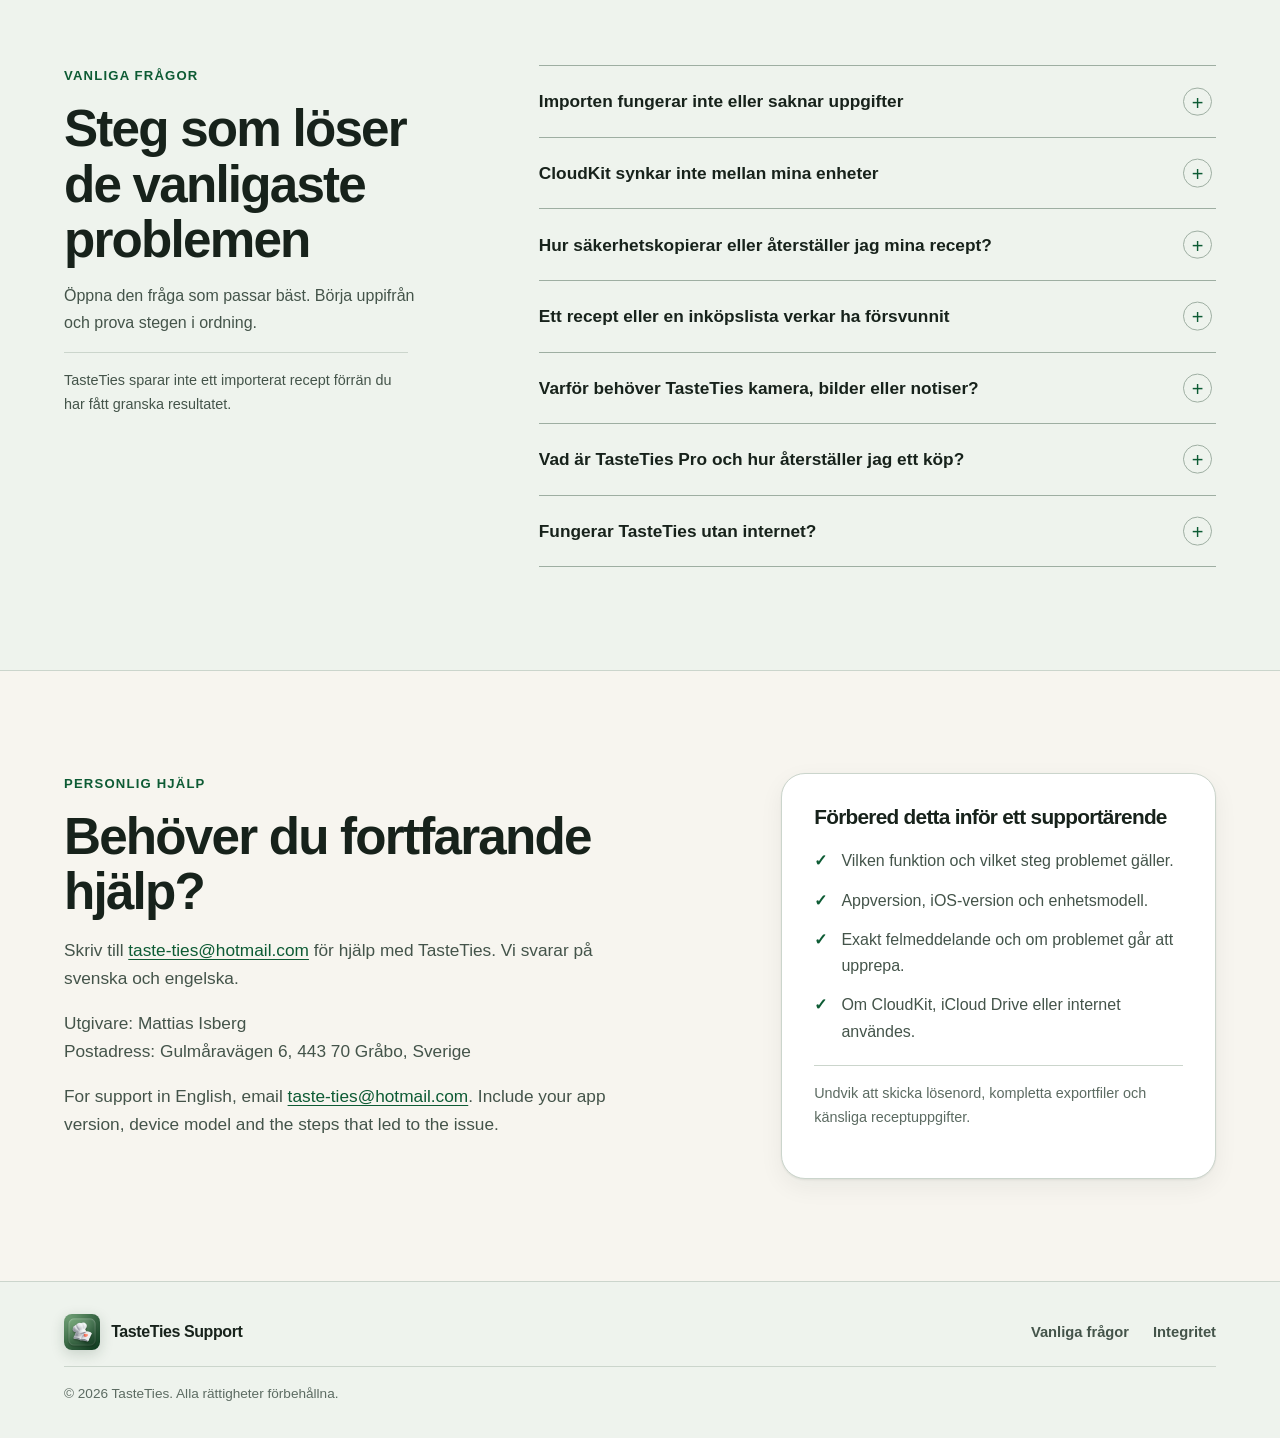
==== commit 1366fb6b: "Complete TasteTies contact postcode" ====
--- a/index.html
+++ b/index.html
@@ -217,7 +217,7 @@
           <p class="page-label">Personlig hjälp</p>
           <h2>Behöver du fortfarande hjälp?</h2>
           <p>Skriv till <a href="mailto:taste-ties@hotmail.com">taste-ties@hotmail.com</a> för hjälp med TasteTies. Vi svarar på svenska och engelska.</p>
-          <p>Utgivare: Mattias Isberg<br>Postadress: Gulmåravägen 6, Gråbo, Sverige</p>
+          <p>Utgivare: Mattias Isberg<br>Postadress: Gulmåravägen 6, 443 70 Gråbo, Sverige</p>
           <p lang="en">For support in English, email <a href="mailto:taste-ties@hotmail.com">taste-ties@hotmail.com</a>. Include your app version, device model and the steps that led to the issue.</p>
         </div>
         <div class="contact-prep">
